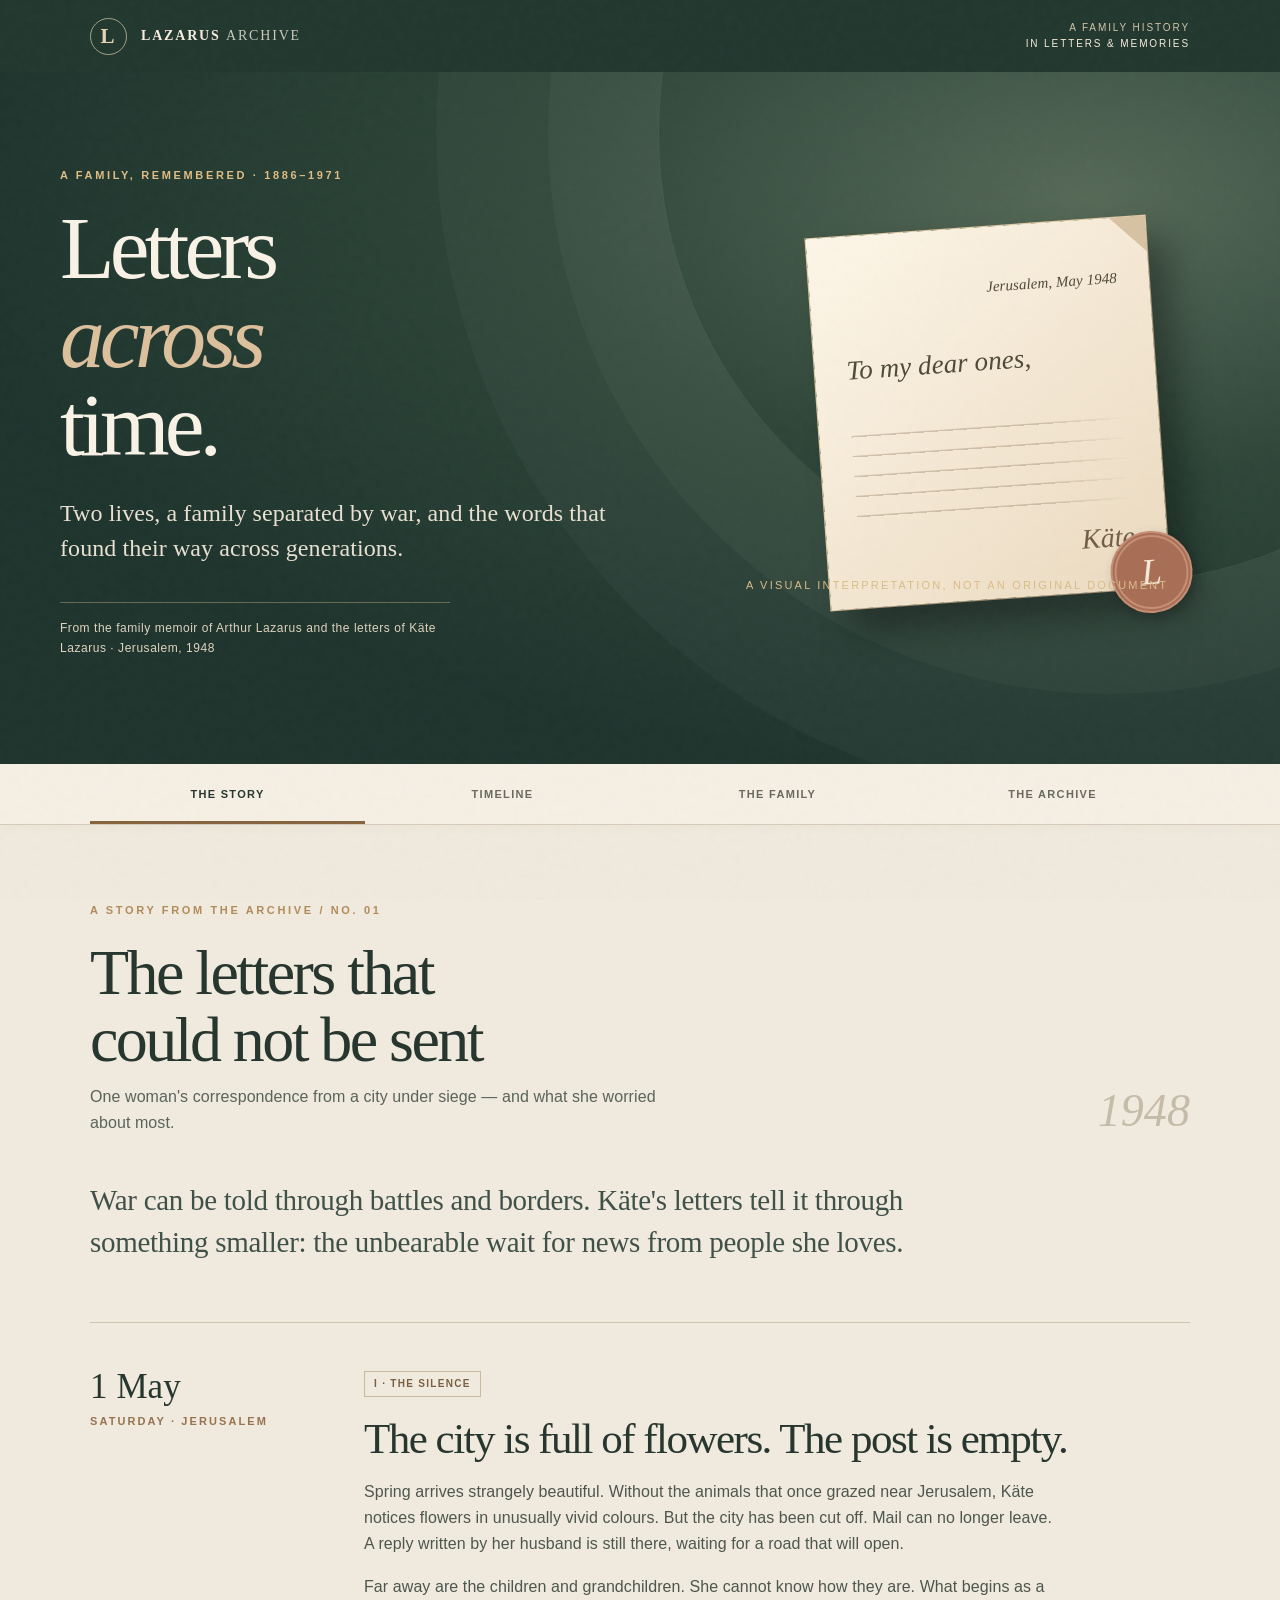
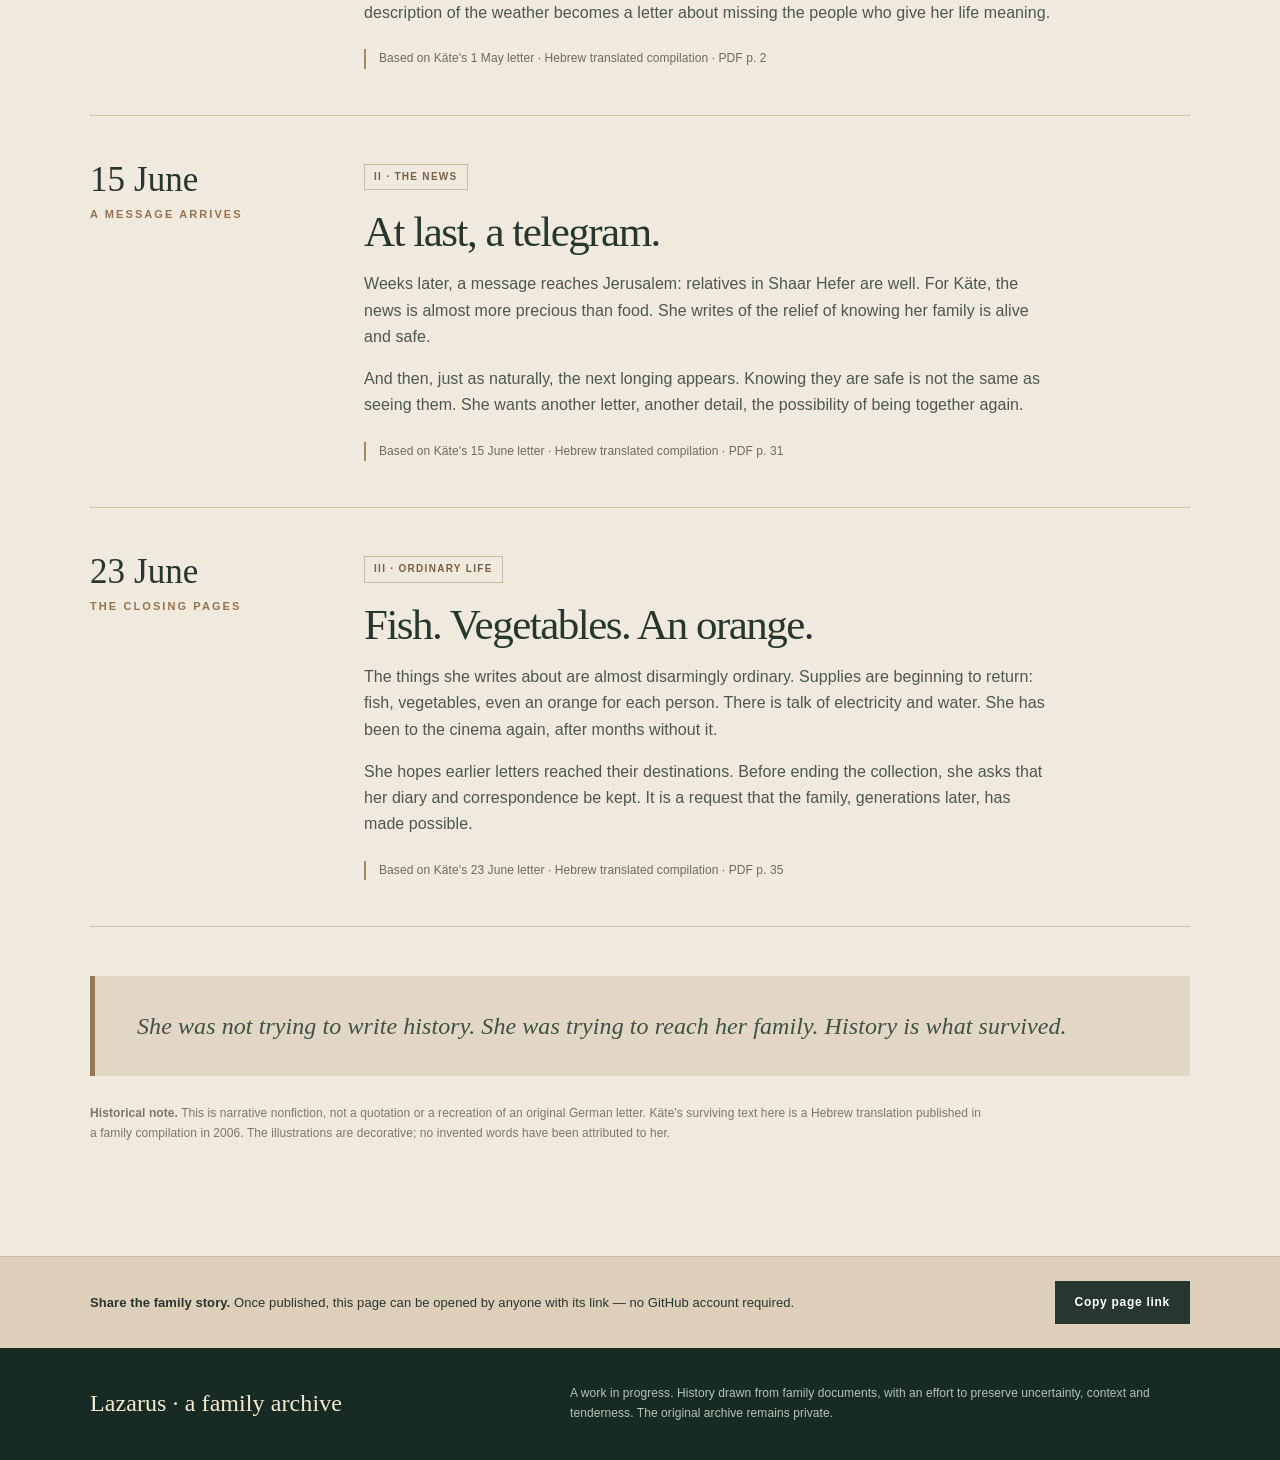
==== docs/index.html @ 1beee207 "Create public-facing mobile family history microsite with narrative, timeline and notes" ====
<!doctype html>
<html lang="en">
<head>
  <meta charset="utf-8">
  <meta name="viewport" content="width=device-width, initial-scale=1, viewport-fit=cover">
  <meta name="theme-color" content="#22382f">
  <meta name="description" content="An intimate, source-linked history of the Lazarus family, told through letters, memories, and the passage of time.">
  <meta name="robots" content="noindex,nofollow">
  <title>The Lazarus Family — Letters Across Time</title>
  <link rel="stylesheet" href="./assets/site.css">
</head>
<body>
  <header class="masthead">
    <div class="shell">
      <a class="brand" href="#story" aria-label="Lazarus family archive, return to story">
        <span class="brand-mark" aria-hidden="true">L</span>
        <span>Lazarus <span style="font-weight:400;opacity:.8">Archive</span></span>
      </a>
      <div class="status">A family history<br><b>In letters &amp; memories</b></div>
    </div>
  </header>

  <section class="hero" aria-labelledby="hero-title">
    <div class="shell hero-inner">
      <div>
        <div class="eyebrow">A family, remembered · 1886–1971</div>
        <h1 id="hero-title">Letters<br><em>across</em><br>time.</h1>
        <p class="hero-lead">Two lives, a family separated by war, and the words that found their way across generations.</p>
        <div class="hero-note">From the family memoir of Arthur Lazarus and the letters of Käte Lazarus · Jerusalem, 1948</div>
      </div>
      <div class="hero-art" aria-label="Illustration of an old letter dated Jerusalem, 1948; it is decorative, not a scan of an authentic letter">
        <div class="letter-paper">
          <div class="date">Jerusalem, May 1948</div>
          <div class="salute">To my dear ones,</div>
          <div class="strokes" aria-hidden="true"></div>
          <div class="signed">Käte</div>
          <span class="wax" aria-hidden="true">L</span>
        </div>
        <div class="hero-ribbon">A visual interpretation, not an original document</div>
      </div>
    </div>
  </section>

  <nav class="tabs-wrap" aria-label="Family archive sections">
    <div class="shell tabs" role="tablist" aria-label="Explore the family archive">
      <button class="tab" role="tab" id="tab-story" aria-controls="story" aria-selected="true" data-tab="story">The story</button>
      <button class="tab" role="tab" id="tab-timeline" aria-controls="timeline" aria-selected="false" data-tab="timeline">Timeline</button>
      <button class="tab" role="tab" id="tab-people" aria-controls="people" aria-selected="false" data-tab="people">The family</button>
      <button class="tab" role="tab" id="tab-sources" aria-controls="sources" aria-selected="false" data-tab="sources">The archive</button>
    </div>
  </nav>

  <main class="shell">
    <section class="section" id="story" role="tabpanel" aria-labelledby="tab-story" data-panel>
      <div class="section-header">
        <div>
          <div class="eyebrow">A story from the archive / No. 01</div>
          <h2>The letters that<br>could not be sent</h2>
          <p>One woman's correspondence from a city under siege — and what she worried about most.</p>
        </div>
        <div class="section-number" aria-hidden="true">1948</div>
      </div>
      <p class="intro">War can be told through battles and borders. Käte's letters tell it through something smaller: the unbearable wait for news from people she loves.</p>
      <div class="chapters">
        <article class="chapter">
          <div class="chapter-label">
            <div class="chapter-date">1 May</div>
            <div class="chapter-month">Saturday · Jerusalem</div>
          </div>
          <div class="chapter-body">
            <span class="chapter-tag">I · The silence</span>
            <h3>The city is full of flowers. The post is empty.</h3>
            <p>Spring arrives strangely beautiful. Without the animals that once grazed near Jerusalem, Käte notices flowers in unusually vivid colours. But the city has been cut off. Mail can no longer leave. A reply written by her husband is still there, waiting for a road that will open.</p>
            <p>Far away are the children and grandchildren. She cannot know how they are. What begins as a description of the weather becomes a letter about missing the people who give her life meaning.</p>
            <div class="source-note">Based on Käte's 1 May letter · Hebrew translated compilation · PDF p. 2</div>
          </div>
        </article>
        <article class="chapter">
          <div class="chapter-label">
            <div class="chapter-date">15 June</div>
            <div class="chapter-month">A message arrives</div>
          </div>
          <div class="chapter-body">
            <span class="chapter-tag">II · The news</span>
            <h3>At last, a telegram.</h3>
            <p>Weeks later, a message reaches Jerusalem: relatives in Shaar Hefer are well. For Käte, the news is almost more precious than food. She writes of the relief of knowing her family is alive and safe.</p>
            <p>And then, just as naturally, the next longing appears. Knowing they are safe is not the same as seeing them. She wants another letter, another detail, the possibility of being together again.</p>
            <div class="source-note">Based on Käte's 15 June letter · Hebrew translated compilation · PDF p. 31</div>
          </div>
        </article>
        <article class="chapter">
          <div class="chapter-label">
            <div class="chapter-date">23 June</div>
            <div class="chapter-month">The closing pages</div>
          </div>
          <div class="chapter-body">
            <span class="chapter-tag">III · Ordinary life</span>
            <h3>Fish. Vegetables. An orange.</h3>
            <p>The things she writes about are almost disarmingly ordinary. Supplies are beginning to return: fish, vegetables, even an orange for each person. There is talk of electricity and water. She has been to the cinema again, after months without it.</p>
            <p>She hopes earlier letters reached their destinations. Before ending the collection, she asks that her diary and correspondence be kept. It is a request that the family, generations later, has made possible.</p>
            <div class="source-note">Based on Käte's 23 June letter · Hebrew translated compilation · PDF p. 35</div>
          </div>
        </article>
      </div>
      <div class="story-end">
        <p>She was not trying to write history. She was trying to reach her family. History is what survived.</p>
      </div>
      <p class="disclaimer"><strong>Historical note.</strong> This is narrative nonfiction, not a quotation or a recreation of an original German letter. Käte's surviving text here is a Hebrew translation published in a family compilation in 2006. The illustrations are decorative; no invented words have been attributed to her.</p>
    </section>

    <section class="section" id="timeline" role="tabpanel" aria-labelledby="tab-timeline" data-panel hidden>
      <div class="section-header">
        <div>
          <div class="eyebrow">History in context</div>
          <h2>A life, across<br>the decades.</h2>
          <p>A selective family timeline, built from the original documents and their captions.</p>
        </div>
        <div class="section-number" aria-hidden="true">01—12</div>
      </div>
      <div class="view-controls" role="group" aria-label="Filter timeline">
        <button class="chip" data-filter="all" aria-pressed="true">All events</button>
        <button class="chip" data-filter="family" aria-pressed="false">Family milestones</button>
        <button class="chip" data-filter="1948" aria-pressed="false">1948 letters</button>
      </div>
      <div class="events">
        <article class="event" data-group="family"><time datetime="1886">1886</time><h3>Arthur is born</h3><p>Born in Stargard, Pomerania, into a Jewish family. His memoir begins with a remembered world of the late 19th century.</p><div class="cite">Arthur memoir · PDF pp. 1–3</div></article>
        <article class="event" data-group="family"><time datetime="1893">1893</time><h3>Käte is born</h3><p>Born 15 May 1893. Her dates are printed on the cover of the later family collection of her letters.</p><div class="cite">Käte letters · PDF p. 1</div></article>
        <article class="event" data-group="family"><time datetime="1913">1913</time><h3>A wedding in Berlin</h3><p>Arthur and Käte marry on 2 September. Their wedding photograph, menu and music program are preserved.</p><div class="cite">Arthur memoir · PDF pp. 6–7</div></article>
        <article class="event" data-group="family"><time datetime="1922">1922</time><h3>The house in Dahlem</h3><p>The family moves into its Berlin house, remembered for its garden, orchard and childhood summers.</p><div class="cite">Arthur memoir · PDF pp. 14–15</div></article>
        <article class="event" data-group="family"><time datetime="1933">1933</time><h3>A future changes</h3><p>With the Nazi rise to power, the family starts planning emigration. Arthur and Käte visit Palestine that September to investigate a new home.</p><div class="cite">Arthur memoir · PDF pp. 16–17</div></article>
        <article class="event" data-group="family"><time datetime="1936">1936</time><h3>Leaving Germany</h3><p>Arthur dates the family's departure to November 1936 — three years after their plans began.</p><div class="cite">Arthur memoir · PDF p. 17</div></article>
        <article class="event" data-group="family"><time datetime="1941">1941</time><h3>Life in Jerusalem</h3><p>Arthur recalls moving from Tel Aviv to Jerusalem, where he and Käte lived through the 1940s.</p><div class="cite">Arthur memoir · PDF p. 17</div></article>
        <article class="event" data-group="1948"><time datetime="1948-05-01">1 May 1948</time><h3>The mail stops</h3><p>Beautiful spring weather outside; no word from the children and grandchildren. A letter is stuck in the city.</p><div class="cite">Käte letters · PDF p. 2</div></article>
        <article class="event" data-group="1948"><time datetime="1948-06-15">15 June 1948</time><h3>Word from the family</h3><p>A telegram finally confirms relatives are well. Relief gives way to the longing to see them again.</p><div class="cite">Käte letters · PDF p. 31</div></article>
        <article class="event" data-group="1948"><time datetime="1948-06-23">23 June 1948</time><h3>The last letter</h3><p>Supplies begin to return; Käte asks the family to preserve the diary and correspondence.</p><div class="cite">Käte letters · PDF p. 35</div></article>
        <article class="event" data-group="family"><time datetime="1953">1953</time><h3>Arthur remembers</h3><p>At Shaar Hefer, Arthur finishes his memoir, ending with a reflection on family, fortune and old age.</p><div class="cite">Arthur memoir · PDF pp. 19–20</div></article>
        <article class="event" data-group="family"><time datetime="2006">2006</time><h3>A granddaughter preserves the story</h3><p>The family compiles and translates the memoir and the letters, adding photographs and notes.</p><div class="cite">Arthur memoir · PDF p. 20; Käte letters · PDF p. 36</div></article>
      </div>
    </section>

    <section class="section" id="people" role="tabpanel" aria-labelledby="tab-people" data-panel hidden>
      <div class="section-header">
        <div>
          <div class="eyebrow">Names behind the pages</div>
          <h2>Meet the family.</h2>
          <p>A small, historically documented branch of a much larger family tree. Click a note to explore.</p>
        </div>
        <div class="section-number" aria-hidden="true">5</div>
      </div>
      <div class="genealogy" role="group" aria-label="Arthur and Käte Lazarus and their three children">
        <div class="genealogy-label">Parents</div>
        <div class="parents">
          <div class="person-node"><strong>Arthur</strong><small>1886–1957</small></div>
          <div class="join" aria-hidden="true">&amp;</div>
          <div class="person-node"><strong>Käte</strong><small>1893–1971</small></div>
        </div>
        <div class="stem" aria-hidden="true"></div>
        <div class="genealogy-label">Their children</div>
        <div class="siblings">
          <div class="sibling"><div class="person-node"><strong>Walter</strong><small>b. 1914</small></div></div>
          <div class="sibling"><div class="person-node"><strong>Kurt</strong><small>b. 1917</small></div></div>
          <div class="sibling"><div class="person-node"><strong>Brigitte</strong><small>b. 1922</small></div></div>
        </div>
      </div>
      <div class="narrative-grid">
        <article class="note-card"><div class="label">Biography</div><h3>Arthur Lazarus</h3><p>A memoirist who remembered childhood in Pomerania, family prosperity in Berlin, and the difficult decisions of emigration.</p><div class="source">Arthur memoir · PDF pp. 2–3, 14–20</div><button data-note="arthur">Read this note ↗</button></article>
        <article class="note-card"><div class="label">Biography</div><h3>Käte Lazarus</h3><p>The woman behind the letters: a mother, grandmother and witness to everyday life in besieged Jerusalem.</p><div class="source">Käte letters · PDF pp. 1–2, 31, 35</div><button data-note="kaete">Read this note ↗</button></article>
        <article class="note-card"><div class="label">Family memory</div><h3>The house in Dahlem</h3><p>A garden, fruit trees and summer holidays — a home the family left as their world changed.</p><div class="source">Arthur memoir · PDF pp. 14–17</div><button data-note="dahlem">Read this note ↗</button></article>
        <article class="note-card"><div class="label">A turning point</div><h3>Leaving Germany</h3><p>What happened between the first plans in 1933 and the departure in November 1936?</p><div class="source">Arthur memoir · PDF pp. 16–17</div><button data-note="departure">Read this note ↗</button></article>
        <article class="note-card"><div class="label">Family home</div><h3>Shaar Hefer</h3><p>After Jerusalem, another house — and two later captions that disagree about the date of its photograph.</p><div class="source">Arthur memoir · p. 18; Käte letters · p. 35</div><button data-note="shaar">Read this note ↗</button></article>
        <article class="note-card"><div class="label">The records</div><h3>How we know</h3><p>What is a firsthand account, a recollection, a translation, or something added by later family editors?</p><div class="source">Both scanned compilations</div><button data-tab-go="sources">Explore the evidence ↗</button></article>
      </div>
      <article id="note-detail" class="note-detail" aria-live="polite" hidden tabindex="-1"></article>
    </section>

    <section class="section" id="sources" role="tabpanel" aria-labelledby="tab-sources" data-panel hidden>
      <div class="section-header">
        <div>
          <div class="eyebrow">Evidence, not mythology</div>
          <h2>Behind the words.</h2>
          <p>The original documents remain in a private family repository. This public page shares only a curated selection of source-linked history.</p>
        </div>
        <div class="section-number" aria-hidden="true">56</div>
      </div>
      <div class="sources-layout">
        <div>
          <article class="source-card">
            <div class="label">Document 01 · 20 scanned pages</div>
            <h3>Memoir of My Life — Arthur Lazarus</h3>
            <p>Written in 1953 and later presented in an English translation with family photographs added in 2006. The memoir traces childhood, marriage, war, leaving Germany and life in Palestine and Israel.</p>
            <div class="small">Source: Arthur-Lazarus-Memoir.pdf · original scan held privately</div>
          </article>
          <article class="source-card">
            <div class="label">Document 02 · 36 scanned pages</div>
            <h3>Letters from Jerusalem — Käte Lazarus</h3>
            <p>Letters dated May–June 1948, preserved in a later family-produced Hebrew translation from German, with photographs and explanatory notes. The original German letters are not yet part of this archive.</p>
            <div class="small">Source: Kaete-Lazarus-Letters-1948.pdf · original scan held privately</div>
          </article>
          <p class="disclaimer">For privacy, the scanned documents, raw OCR and unreviewed family details are **not automatically published** here. A PDF page citation means the claim can be checked against the family's original copy, not that a public copy is available.</p>
        </div>
        <aside class="evidence">
          <div class="label">How to read this archive</div>
          <h3>Remember the distance between an event and its retelling.</h3>
          <ul>
            <li>Käte's text on this site is <strong>paraphrased from a Hebrew translation</strong> of German letters.</li>
            <li>Arthur's memoir is <strong>retrospective</strong>, written years after some events.</li>
            <li>Photographs and captions were <strong>added later</strong> and sometimes disagree.</li>
            <li>No scene, dialogue or facial likeness on this page is presented as an authentic recovered recording.</li>
          </ul>
          <a class="text-link" href="#story" data-tab-link="story">Return to Käte's story</a>
        </aside>
      </div>
    </section>
  </main>

  <aside class="share-strip">
    <div class="shell share-inner">
      <p><strong>Share the family story.</strong> Once published, this page can be opened by anyone with its link — no GitHub account required.</p>
      <button id="share-button" class="share-btn" type="button">Copy page link</button>
    </div>
  </aside>
  <footer>
    <div class="shell">
      <div class="foot-title">Lazarus · a family archive</div>
      <p>A work in progress. History drawn from family documents, with an effort to preserve uncertainty, context and tenderness. The original archive remains private.</p>
    </div>
  </footer>
  <script src="./assets/site.js" defer></script>
</body>
</html>
---- docs/assets/site.css ----
:root{--ink:#27362f;--ink2:#405148;--cream:#f0e9dd;--paper:#faf6ee;--soft:#e5ded0;--bronze:#92734c;--bronze2:#bb9b72;--line:#d0c3ae;--white:#fff;--green:#587061;--footer:#162921}
*{box-sizing:border-box}
html{scroll-behavior:smooth}
body{margin:0;background:var(--cream);color:var(--ink);font-family:-apple-system,BlinkMacSystemFont,"Segoe UI",Helvetica,Arial,sans-serif;font-size:16px;line-height:1.64;letter-spacing:.005em}
body::before{content:"";position:fixed;inset:0;opacity:.2;pointer-events:none;z-index:30;background-image:url("data:image/svg+xml,%3Csvg viewBox='0 0 140 140' xmlns='http://www.w3.org/2000/svg'%3E%3Cfilter id='n'%3E%3CfeTurbulence type='fractalNoise' baseFrequency='.75' numOctaves='3' seed='12' stitchTiles='stitch'/%3E%3C/filter%3E%3Crect width='100%25' height='100%25' opacity='.13' filter='url(%23n)'/%3E%3C/svg%3E")}
h1,h2,h3,h4,p{margin-top:0}
h1,h2,h3,.serif{font-family:Georgia,"Iowan Old Style","Baskerville",serif;font-weight:400}
a{color:inherit}a:hover{text-decoration-thickness:2px}
button{font:inherit;cursor:pointer}button:focus-visible,a:focus-visible{outline:3px solid #b89155;outline-offset:4px}
[hidden]{display:none!important}
.shell{max-width:1160px;padding:0 30px;margin:0 auto}
.masthead{background:#22382f;color:#f7ede0}
.masthead .shell{min-height:72px;display:flex;justify-content:space-between;align-items:center;gap:20px}
.brand{display:inline-flex;align-items:center;gap:14px;font-family:Georgia,serif;letter-spacing:.13em;text-transform:uppercase;font-size:14px;font-weight:700;text-decoration:none}
.brand-mark{width:37px;height:37px;border:1px solid rgba(232,215,178,.65);border-radius:50%;display:grid;place-items:center;font-size:21px;color:#e7d5b6}
.status{font-size:10px;text-transform:uppercase;letter-spacing:.19em;color:#d1c4aa;text-align:right}
.status b{color:#f8eddd;font-weight:500;display:block}
.hero{background:radial-gradient(ellipse at 85% 18%,#566957 0%,#2e4639 35%,#1e342d 73%);color:#f9f2e6;overflow:hidden;position:relative}
.hero::before{content:"";position:absolute;right:-280px;top:-390px;width:900px;height:900px;border-radius:50%;border:1px solid #f5eee218;box-shadow:0 0 0 110px #f5eee208,0 0 0 222px #f5eee207;pointer-events:none}
.hero-inner{padding:94px 0 105px;display:grid;grid-template-columns:minmax(0,1.08fr) minmax(310px,.8fr);gap:70px;align-items:center;position:relative}
.eyebrow{font-size:11px;letter-spacing:.24em;text-transform:uppercase;color:#b08c5b;font-weight:700;margin-bottom:20px}
.hero .eyebrow{color:#e0bd85}
.hero h1{font-size:clamp(54px,7vw,100px);line-height:.99;letter-spacing:-.055em;margin-bottom:26px}
.hero h1 em{font-weight:400;color:#dcc09c}
.hero-lead{font-family:Georgia,serif;font-size:clamp(18px,2vw,24px);line-height:1.44;max-width:560px;color:#e9e1d2}
.hero-note{border:1px solid #d8bd8d66;padding:16px 0 0;margin-top:37px;max-width:390px;border-left:0;border-right:0;border-bottom:0;font-size:12px;color:#e0d4bf;letter-spacing:.045em}
.hero-art{position:relative;min-height:405px;display:grid;place-items:center;transform:rotate(-4deg)}
.letter-paper{width:min(100%,340px);min-height:372px;background:linear-gradient(140deg,#fdf6e8,#ebdac0);box-shadow:20px 24px 35px #0005,0 0 0 1px #e3c8a0;position:relative;padding:48px 32px 26px;color:#4f4939}
.letter-paper:before{content:"";position:absolute;right:0;top:0;border-style:solid;border-width:0 36px 36px 0;border-color:transparent #d7c3a3 transparent transparent}
.letter-paper .date{font-style:italic;font-family:Georgia,serif;text-align:right;font-size:15px}
.letter-paper .salute{font-family:Georgia,serif;font-style:italic;font-size:27px;margin-top:40px}
.letter-paper .strokes{height:115px;margin-top:25px;background:repeating-linear-gradient(180deg,transparent 0 18px,#9d866a68 19px 20px);mask-image:linear-gradient(to right,#000 68%,transparent)}
.letter-paper .signed{text-align:right;font-family:Georgia,serif;font-size:28px;font-style:italic;color:#725d47}
.wax{position:absolute;width:82px;height:82px;border-radius:50%;background:#a86e56;border:6px double #c68f74;bottom:-25px;right:-23px;box-shadow:3px 5px 12px #0003;display:grid;place-items:center;color:#f6e8d6;font:italic 37px Georgia,serif}
.hero-ribbon{position:absolute;left:-22px;bottom:24px;color:#d9bc88;font-size:11px;letter-spacing:.2em;text-transform:uppercase;transform:rotate(4deg)}
.tabs-wrap{position:relative;z-index:2;background:#f5efe4;border-bottom:1px solid #d6cbba;box-shadow:0 4px 11px #49391d05}
.tabs{display:flex;gap:0;overflow-x:auto;scrollbar-width:none;justify-content:space-between}
.tabs::-webkit-scrollbar{display:none}
.tab{background:none;border:0;color:#69695f;padding:21px 14px 18px;flex:1;text-align:center;min-width:105px;letter-spacing:.12em;font-size:11px;text-transform:uppercase;font-weight:700;border-bottom:3px solid transparent;white-space:nowrap}
.tab[aria-selected=true]{border-bottom-color:#85643d;color:var(--ink)}
.section{padding-top:76px;padding-bottom:100px;min-height:540px;animation:rise .3s ease}
.section-header{display:flex;align-items:end;justify-content:space-between;gap:20px;margin-bottom:42px}
.section-header h2{font-size:clamp(39px,5vw,64px);line-height:1.06;letter-spacing:-.04em;margin-bottom:10px;max-width:760px}
.section-header p{max-width:570px;font-size:16px;color:#59645b;margin-bottom:0}
.section-number{font:italic 46px Georgia,serif;color:#c5bba9;white-space:nowrap}
.label{font-size:11px;letter-spacing:.2em;text-transform:uppercase;font-weight:700;color:#97744d}
.line-rule{display:block;height:1px;background:#d3c6b2;margin:25px 0 27px}
.intro{font:clamp(19px,2.8vw,29px)/1.47 Georgia,serif;letter-spacing:-.01em;max-width:860px;margin:0 0 58px;color:#405149}
.chapters{border-top:1px solid var(--line)}
.chapter{display:grid;grid-template-columns:230px minmax(0,1fr);gap:44px;border-bottom:1px solid var(--line);padding:46px 0}
.chapter-date{font:35px Georgia,serif;color:var(--ink);line-height:1}
.chapter-month{margin-top:8px;font-size:11px;text-transform:uppercase;letter-spacing:.19em;color:#96734f;font-weight:700}
.chapter-body{max-width:780px}
.chapter-tag{display:inline-flex;border:1px solid #c9b99e;padding:4px 9px;font-size:10px;letter-spacing:.13em;text-transform:uppercase;font-weight:700;color:#796043;margin-bottom:17px}
.chapter h3{font:clamp(28px,3.4vw,43px)/1.15 Georgia,serif;letter-spacing:-.035em;margin-bottom:15px}
.chapter p{font-size:16px;color:#4d574e;max-width:690px}
.source-note{border-left:2px solid #a68a66;padding:0 0 0 13px;color:#74675a;font-size:12px;margin-top:23px}
.story-end{padding:33px 42px;margin-top:49px;background:#e2d7c5;border-left:5px solid #96744f}
.story-end p{font:italic 24px/1.42 Georgia,serif;margin:0;color:#3e5145}
.disclaimer{font-size:12px;color:#827567;margin-top:28px;max-width:900px}
.view-controls{display:flex;flex-wrap:wrap;align-items:center;gap:10px;margin:12px 0 32px}
.chip{border:1px solid #bfb29f;background:transparent;border-radius:100px;padding:9px 18px;font-size:12px;letter-spacing:.05em;color:#576158}
.chip[aria-pressed=true]{background:var(--ink);color:white;border-color:var(--ink)}
.events{display:grid;grid-template-columns:repeat(2,minmax(0,1fr));gap:14px}
.event{border:1px solid #d1c6b6;background:#faf6ee;padding:28px 26px;position:relative}
.event:before{content:"";position:absolute;top:0;left:0;width:47px;height:4px;background:#c4a57c}
.event time{font:30px Georgia,serif;color:#99744a;display:block;margin-bottom:11px}
.event h3{font-size:23px;margin-bottom:9px;line-height:1.2}
.event p{color:#5e695e;font-size:14px;margin-bottom:14px}
.event .cite{font-size:11px;color:#81725e}
.genealogy{border:1px solid var(--line);background:#f9f4e9;padding:45px 30px;margin:12px 0 33px}
.genealogy-label{color:#90724b;font-size:11px;text-transform:uppercase;letter-spacing:.19em;margin-bottom:20px;text-align:center}
.parents{display:flex;justify-content:center;gap:16px;align-items:center}
.person-node{border:1px solid #cabba5;background:#fffdf8;padding:22px 14px;text-align:center;min-width:174px;max-width:240px;flex:1}
.person-node strong{font:24px Georgia,serif;font-weight:400;display:block;line-height:1.1}
.person-node small{font-size:11px;color:#866d50;letter-spacing:.09em}
.join{font:italic 32px Georgia,serif;color:#b29e80}
.stem{height:36px;width:1px;background:#af9c7f;margin:0 auto}
.siblings{position:relative;display:flex;gap:12px;max-width:730px;margin:0 auto}
.siblings:before{content:"";position:absolute;left:16%;right:16%;height:1px;top:-1px;background:#af9c7f}
.sibling{flex:1;min-width:0;position:relative}
.sibling:before{content:"";height:17px;width:1px;background:#af9c7f;display:block;margin:0 auto}
.sibling .person-node{width:100%;min-width:0;padding:18px 10px}
.sibling .person-node strong{font-size:19px}
.narrative-grid{display:grid;grid-template-columns:repeat(3,1fr);gap:18px}
.note-card{border:1px solid #d1c6b4;background:#faf7ef;padding:26px;display:flex;flex-direction:column;gap:13px}
.note-card h3{font-size:26px;line-height:1.13;margin:0}
.note-card p{font-size:14px;color:#586459;margin:0;flex:1}
.note-card .source{font-size:11px;color:#8c785b}
.note-card button{border:0;border-top:1px solid #d5c7b6;text-align:left;background:transparent;color:#7e6241;font-size:12px;padding:13px 0 0;font-weight:700}
.note-detail{padding:26px 30px;margin-top:20px;background:#e7dfd1;border:1px solid #cec0a9;scroll-margin-top:25px}
.note-detail h3{font-size:27px}
.note-detail p{font-size:15px;max-width:860px}
.note-detail .source-note{margin-bottom:0}
.sources-layout{display:grid;grid-template-columns:minmax(0,1fr) minmax(250px,.68fr);gap:35px}
.source-card{padding:27px;background:#faf6ef;border:1px solid #d3c6b3;margin-bottom:13px}
.source-card h3{font-size:27px;line-height:1.17;margin:5px 0 10px}
.source-card p{font-size:14px;color:#5e695f}
.source-card .small{font-size:12px;color:#846e51}
.evidence{padding:28px 26px;background:#e0d4c1;align-self:start}
.evidence h3{font-size:25px}
.evidence p,.evidence li{font-size:14px;color:#566154}
.evidence li{margin:0 0 11px}
a.text-link{font-size:14px;color:#6d5336;text-underline-offset:3px}
.share-strip{background:#ddcfb9;padding:24px 0;border-top:1px solid #cbb99e}
.share-inner{display:flex;justify-content:space-between;align-items:center;gap:20px}
.share-inner p{font-size:13px;margin:0}
.share-btn{background:var(--ink);color:#fff;border:1px solid var(--ink);padding:11px 19px;font-size:12px;font-weight:700;letter-spacing:.06em;white-space:nowrap}
footer{background:#172b24;color:#cfdbcd;padding:36px 0}
footer .shell{display:flex;justify-content:space-between;gap:30px;align-items:center}
footer .foot-title{font:24px Georgia,serif;color:#f7ead3}
footer p{font-size:12px;color:#b8c2b6;margin:0;max-width:620px}
@keyframes rise{from{opacity:0;transform:translateY(8px)}to{opacity:1;transform:translateY(0)}}
@media(max-width:820px){.hero-inner{grid-template-columns:1.1fr .9fr;gap:25px}.hero h1{font-size:66px}.hero-art{min-height:325px}.letter-paper{width:260px;min-height:315px;padding:32px 24px}.wax{width:65px;height:65px}.hero-ribbon{left:0}.section{padding-top:57px}.sources-layout{grid-template-columns:1fr}.narrative-grid{grid-template-columns:repeat(2,minmax(0,1fr))}}
@media(max-width:620px){.shell{padding:0 20px}.masthead .shell{min-height:62px}.brand{gap:9px;font-size:12px}.brand-mark{width:30px;height:30px;font-size:17px}.status{font-size:8px}.hero-inner{display:flex;flex-direction:column;align-items:stretch;gap:30px;padding-top:64px;padding-bottom:60px}.hero h1{font-size:clamp(53px,13vw,76px)}.hero-lead{font-size:20px}.hero-art{min-height:290px;transform:rotate(-3deg);margin-top:8px}.letter-paper{width:248px;min-height:270px;padding:26px 22px}.letter-paper .salute{font-size:22px;margin-top:17px}.letter-paper .strokes{height:80px}.wax{right:-12px}.hero-ribbon{left:16%;bottom:-6px}.tab{min-width:84px;padding:16px 8px 13px;letter-spacing:.045em;font-size:10px}.section{padding-top:53px;padding-bottom:70px}.section-header{margin-bottom:28px}.section-number{display:none}.section-header h2{font-size:42px}.intro{font-size:20px;margin-bottom:37px}.chapter{display:block;padding:34px 0}.chapter-label{margin-bottom:17px}.chapter-date{font-size:31px}.chapter h3{font-size:33px}.chapter p{font-size:15px}.story-end{padding:25px}.story-end p{font-size:20px}.events{grid-template-columns:1fr}.event{padding:24px}.genealogy{padding:30px 13px}.person-node{min-width:0;padding:13px 9px}.person-node strong{font-size:18px}.parents{gap:9px}.join{font-size:21px}.siblings{gap:7px}.sibling .person-node{padding:14px 6px}.sibling .person-node strong{font-size:13px}.person-node small{font-size:9px}.narrative-grid{grid-template-columns:1fr}.share-inner{flex-direction:column;align-items:flex-start}.share-btn{width:100%}footer .shell{display:block}footer .foot-title{margin-bottom:9px}}
@media(prefers-reduced-motion:reduce){html{scroll-behavior:auto}.section{animation:none}}
@media print{.masthead,.tabs-wrap,.share-strip,.hero-art,.share-btn{display:none!important}.hero{background:white;color:black}.hero .shell{display:block}.section{display:block!important;break-before:page;padding:30px 0}body{background:white}.event,.chapter{break-inside:avoid}.hero h1,.hero-lead{color:#222}}
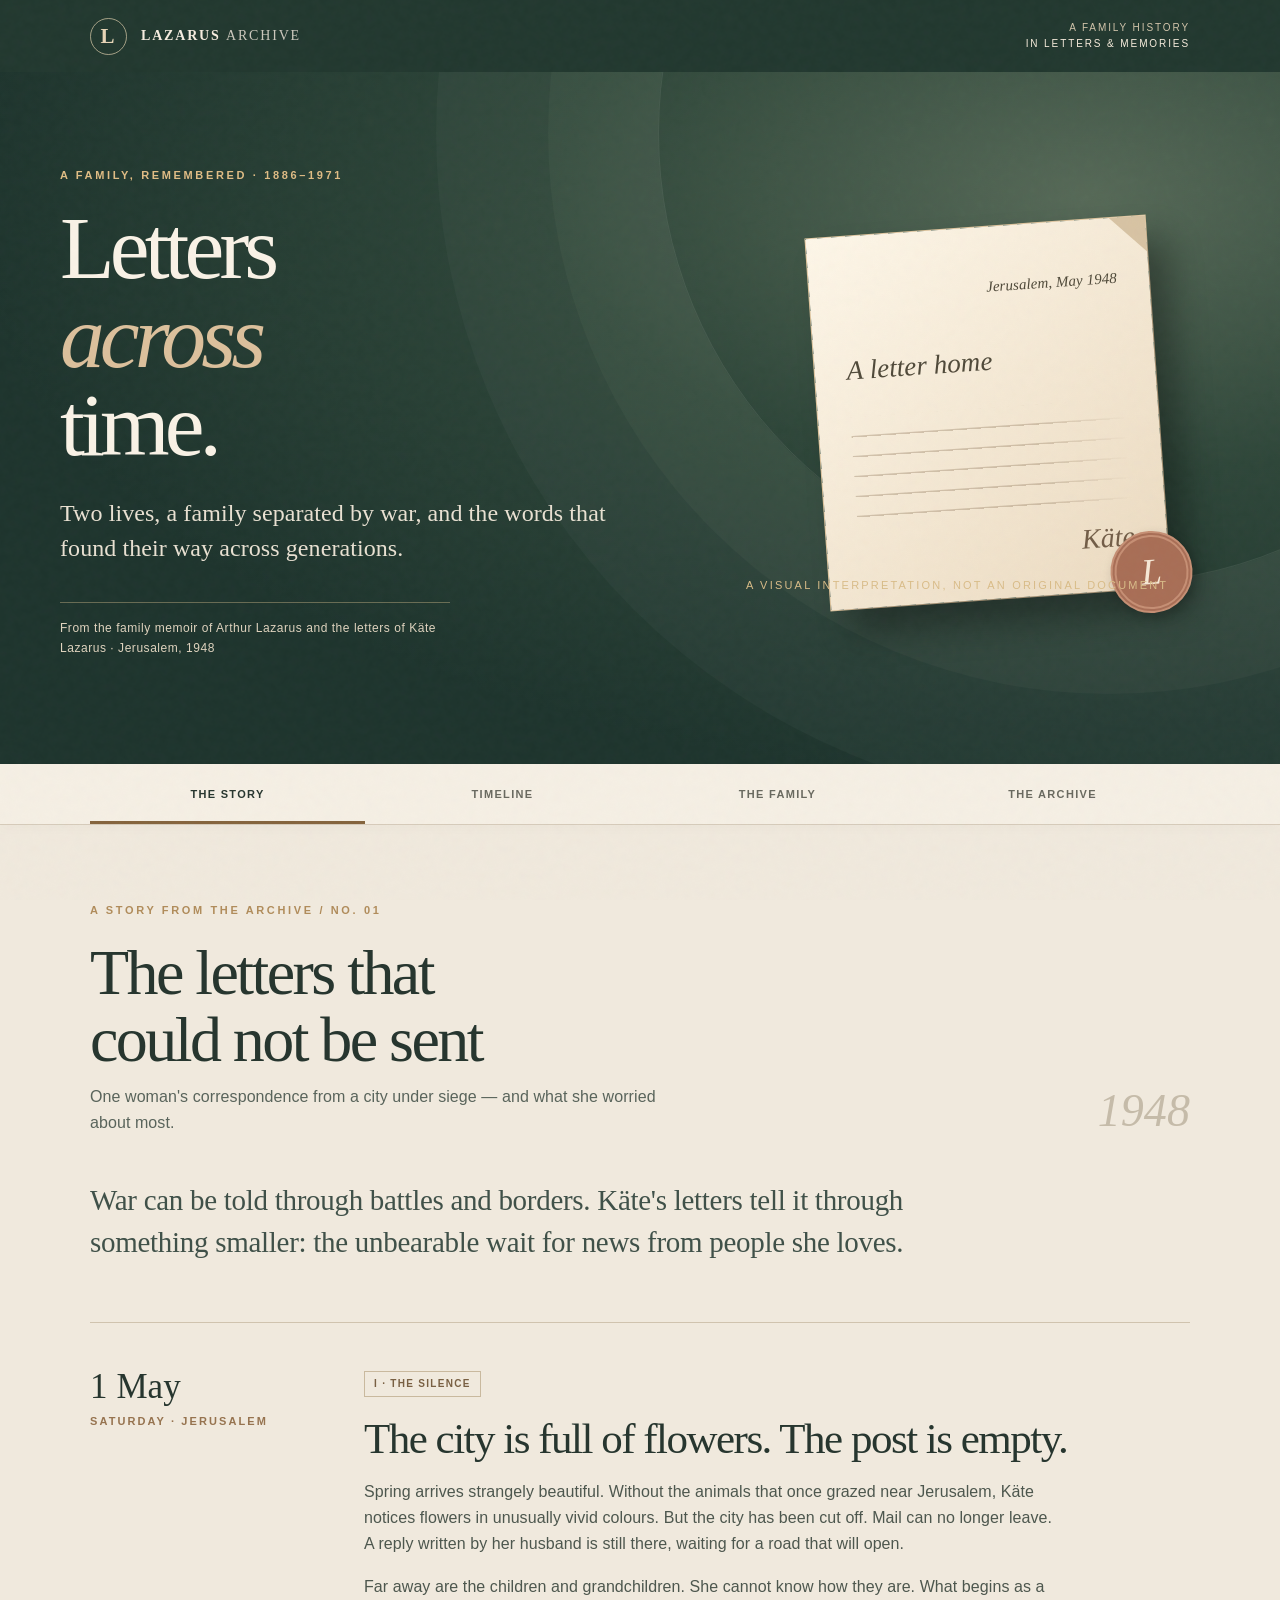
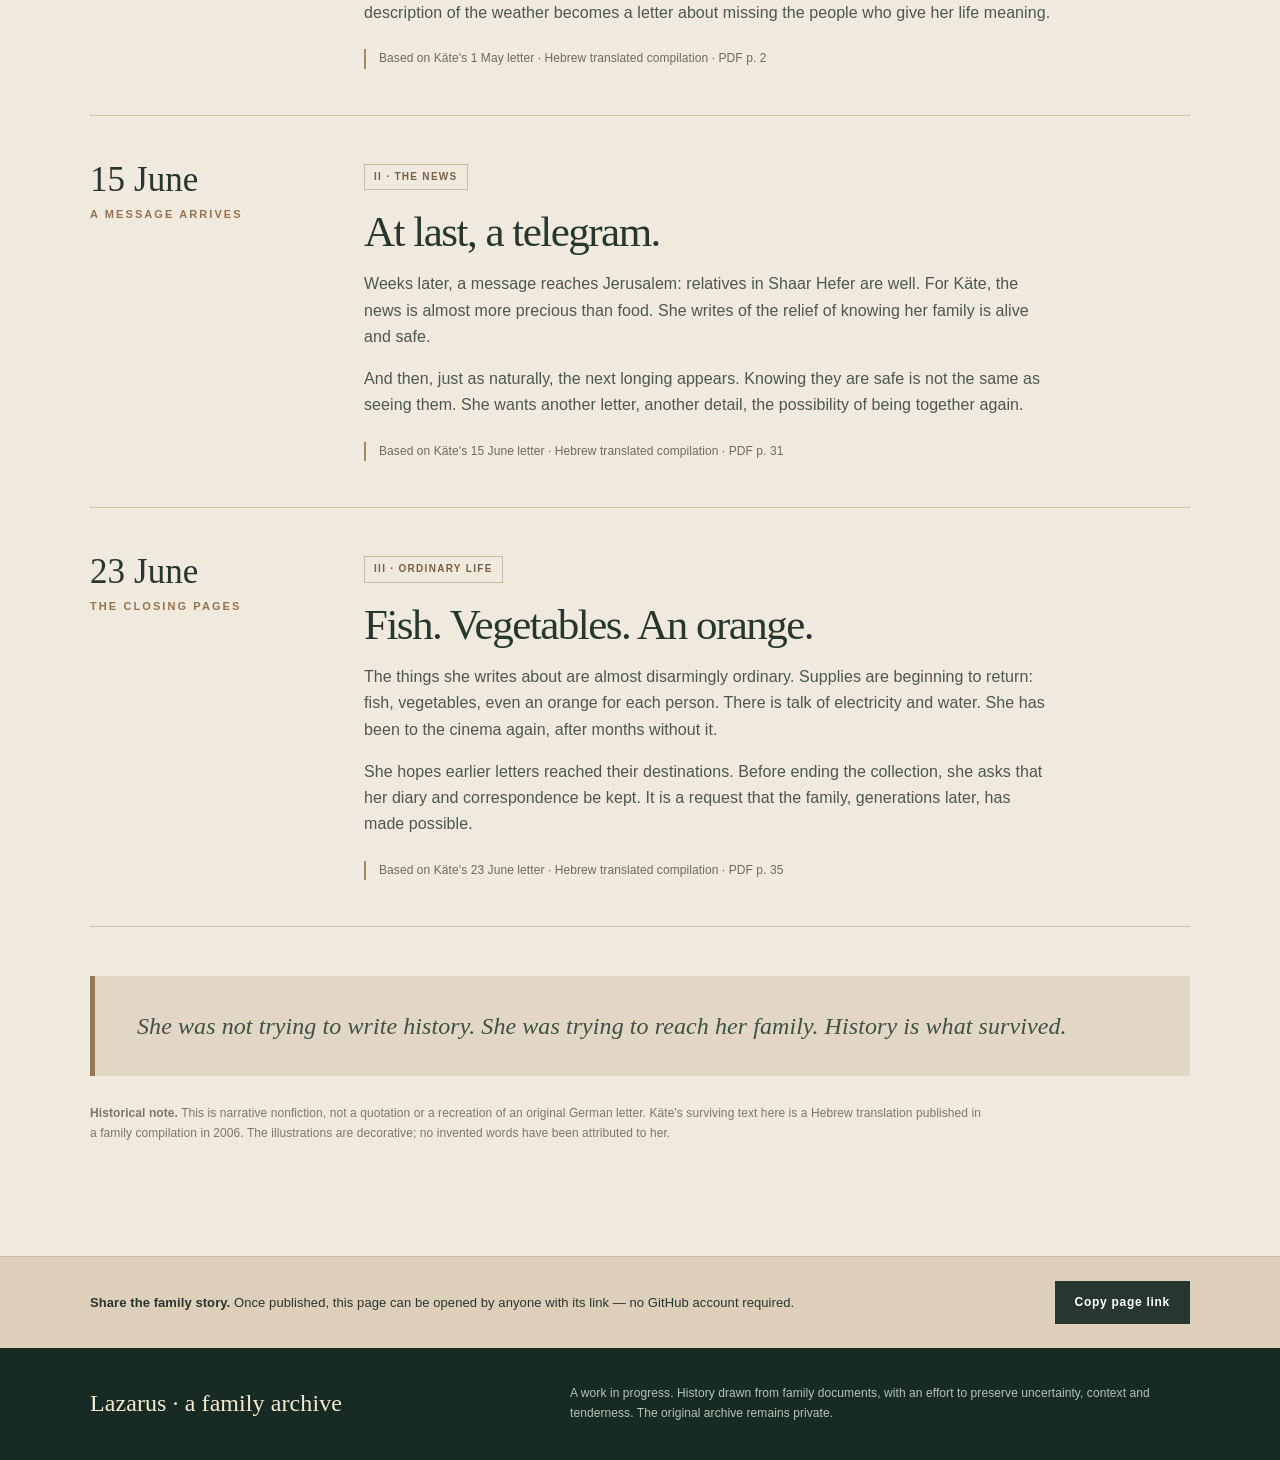
==== commit 36217951: "Correct archival provenance and public site captions" ====
--- a/docs/index.html
+++ b/docs/index.html
@@ -31,7 +31,7 @@
       <div class="hero-art" aria-label="Illustration of an old letter dated Jerusalem, 1948; it is decorative, not a scan of an authentic letter">
         <div class="letter-paper">
           <div class="date">Jerusalem, May 1948</div>
-          <div class="salute">To my dear ones,</div>
+          <div class="salute">A letter home</div>
           <div class="strokes" aria-hidden="true"></div>
           <div class="signed">Käte</div>
           <span class="wax" aria-hidden="true">L</span>
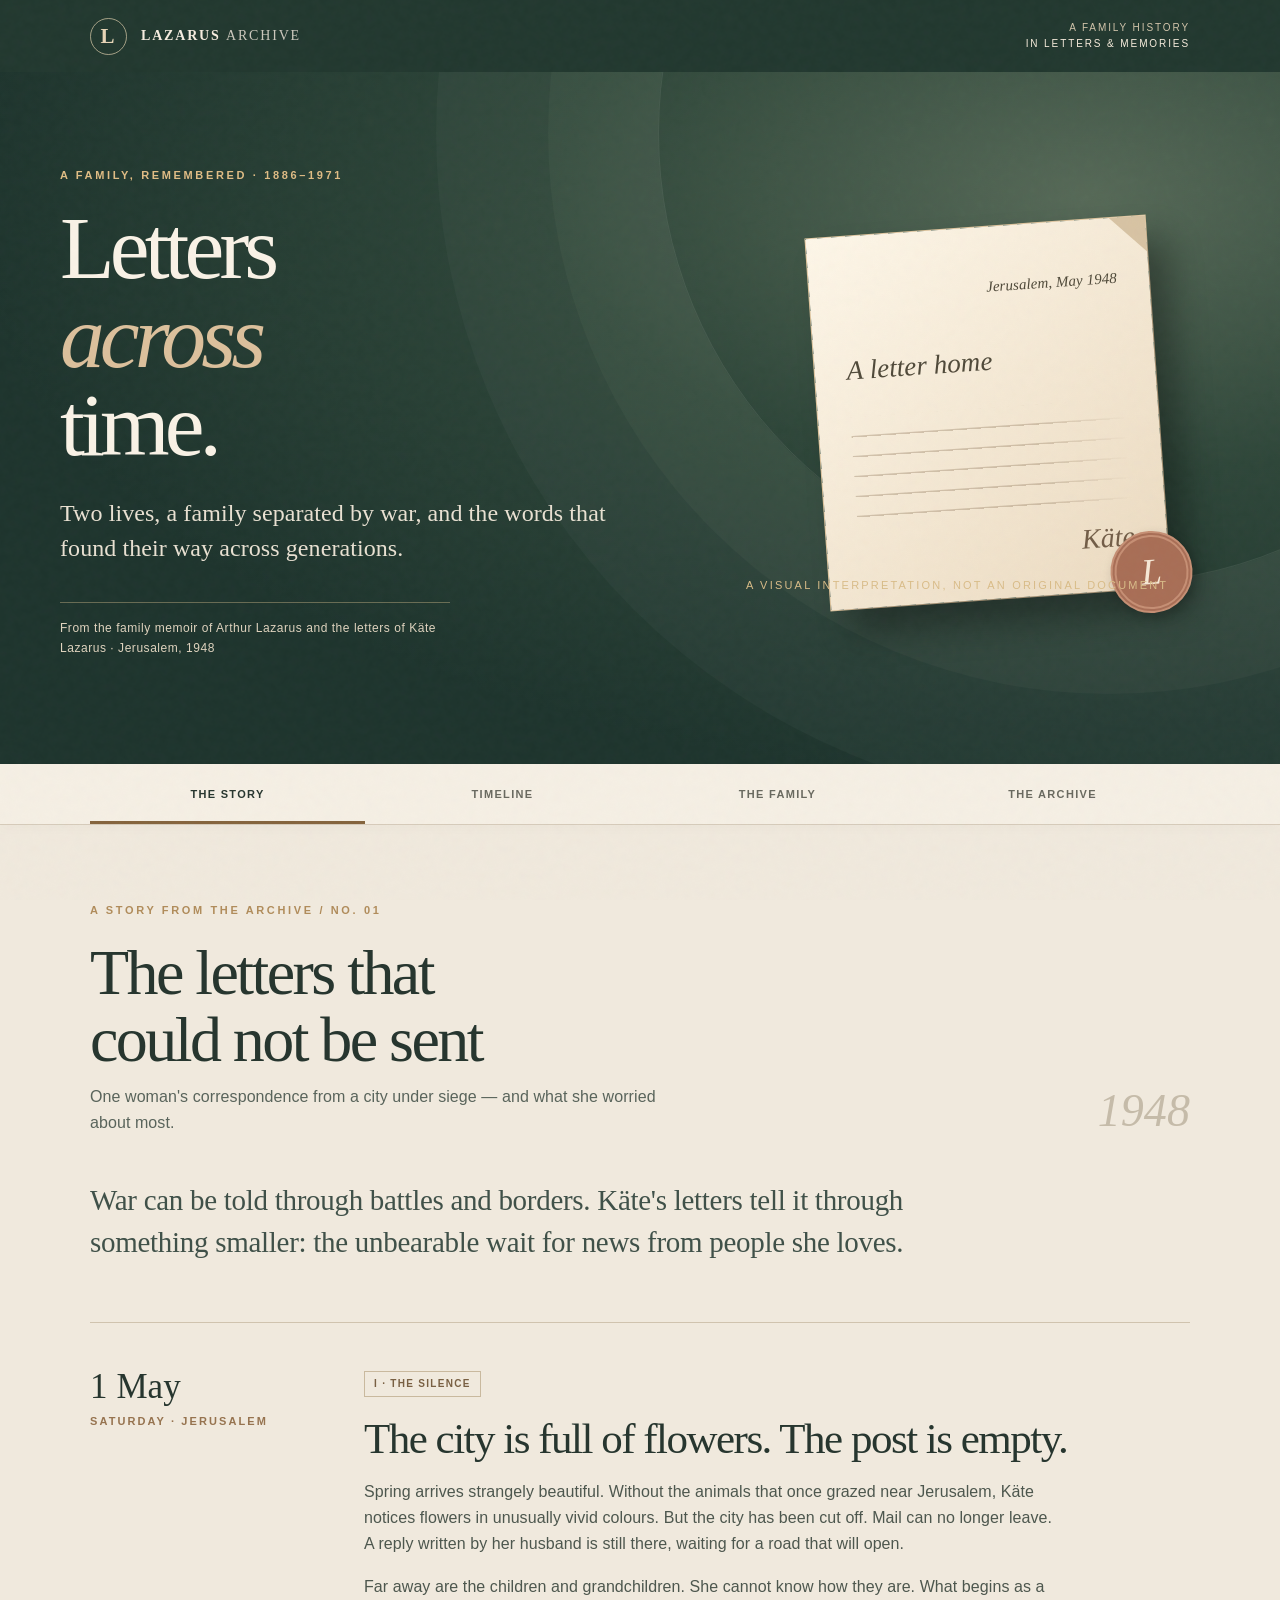
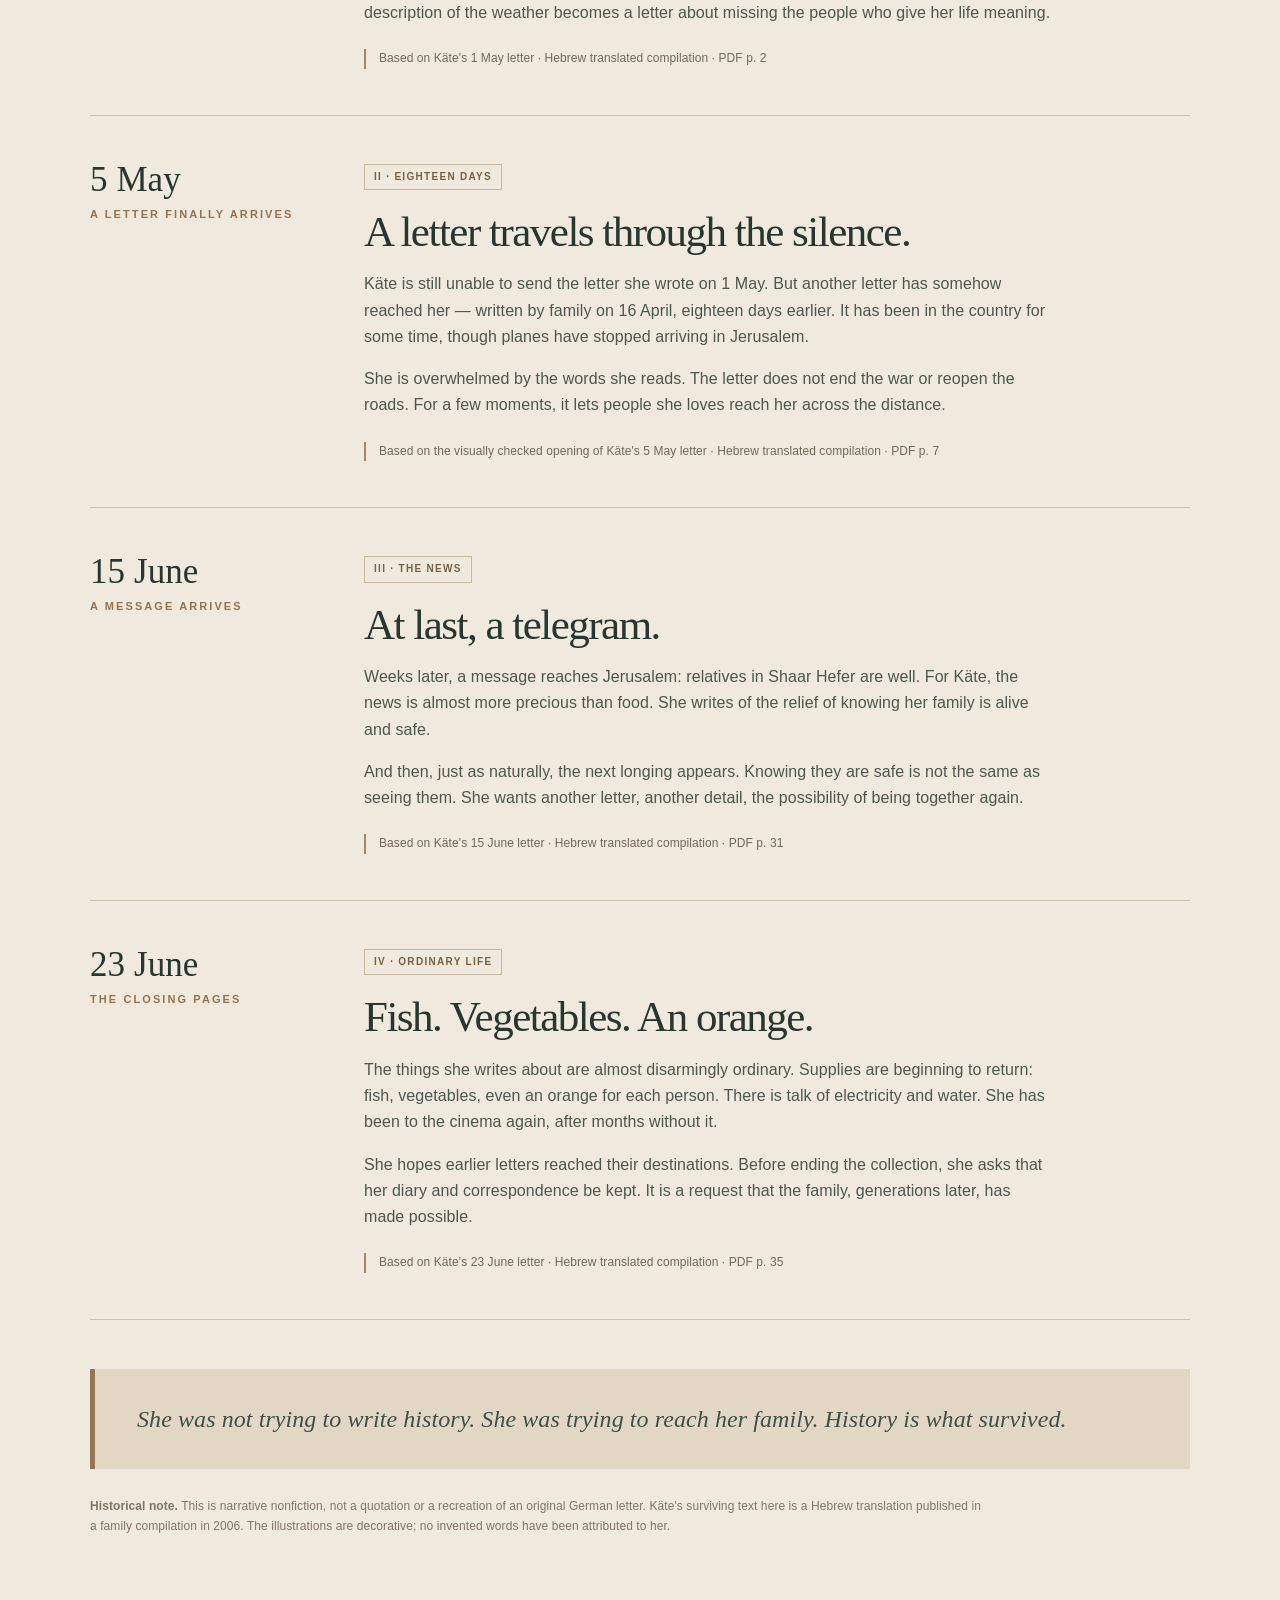
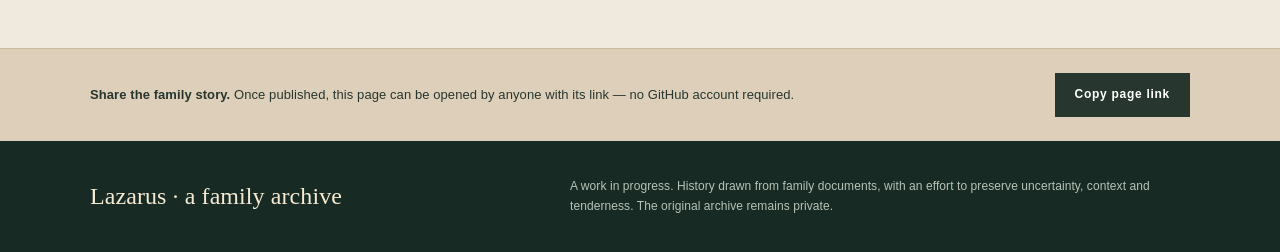
==== commit f79bf73c: "Enrich public story with verified May 5 letter and emotional turning point" ====
--- a/docs/index.html
+++ b/docs/index.html
@@ -77,11 +77,24 @@
         </article>
         <article class="chapter">
           <div class="chapter-label">
+            <div class="chapter-date">5 May</div>
+            <div class="chapter-month">A letter finally arrives</div>
+          </div>
+          <div class="chapter-body">
+            <span class="chapter-tag">II · Eighteen days</span>
+            <h3>A letter travels through the silence.</h3>
+            <p>Käte is still unable to send the letter she wrote on 1 May. But another letter has somehow reached her — written by family on 16 April, eighteen days earlier. It has been in the country for some time, though planes have stopped arriving in Jerusalem.</p>
+            <p>She is overwhelmed by the words she reads. The letter does not end the war or reopen the roads. For a few moments, it lets people she loves reach her across the distance.</p>
+            <div class="source-note">Based on the visually checked opening of Käte's 5 May letter · Hebrew translated compilation · PDF p. 7</div>
+          </div>
+        </article>
+        <article class="chapter">
+          <div class="chapter-label">
             <div class="chapter-date">15 June</div>
             <div class="chapter-month">A message arrives</div>
           </div>
           <div class="chapter-body">
-            <span class="chapter-tag">II · The news</span>
+            <span class="chapter-tag">III · The news</span>
             <h3>At last, a telegram.</h3>
             <p>Weeks later, a message reaches Jerusalem: relatives in Shaar Hefer are well. For Käte, the news is almost more precious than food. She writes of the relief of knowing her family is alive and safe.</p>
             <p>And then, just as naturally, the next longing appears. Knowing they are safe is not the same as seeing them. She wants another letter, another detail, the possibility of being together again.</p>
@@ -94,7 +107,7 @@
             <div class="chapter-month">The closing pages</div>
           </div>
           <div class="chapter-body">
-            <span class="chapter-tag">III · Ordinary life</span>
+            <span class="chapter-tag">IV · Ordinary life</span>
             <h3>Fish. Vegetables. An orange.</h3>
             <p>The things she writes about are almost disarmingly ordinary. Supplies are beginning to return: fish, vegetables, even an orange for each person. There is talk of electricity and water. She has been to the cinema again, after months without it.</p>
             <p>She hopes earlier letters reached their destinations. Before ending the collection, she asks that her diary and correspondence be kept. It is a request that the family, generations later, has made possible.</p>
@@ -131,6 +144,7 @@
         <article class="event" data-group="family"><time datetime="1936">1936</time><h3>Leaving Germany</h3><p>Arthur dates the family's departure to November 1936 — three years after their plans began.</p><div class="cite">Arthur memoir · PDF p. 17</div></article>
         <article class="event" data-group="family"><time datetime="1941">1941</time><h3>Life in Jerusalem</h3><p>Arthur recalls moving from Tel Aviv to Jerusalem, where he and Käte lived through the 1940s.</p><div class="cite">Arthur memoir · PDF p. 17</div></article>
         <article class="event" data-group="1948"><time datetime="1948-05-01">1 May 1948</time><h3>The mail stops</h3><p>Beautiful spring weather outside; no word from the children and grandchildren. A letter is stuck in the city.</p><div class="cite">Käte letters · PDF p. 2</div></article>
+        <article class="event" data-group="1948"><time datetime="1948-05-05">5 May 1948</time><h3>Words reach Käte</h3><p>A letter dated 16 April finally arrives after eighteen days. Käte is moved to tears when she reads it.</p><div class="cite">Käte letters · PDF p. 7, opening paragraph visually checked</div></article>
         <article class="event" data-group="1948"><time datetime="1948-06-15">15 June 1948</time><h3>Word from the family</h3><p>A telegram finally confirms relatives are well. Relief gives way to the longing to see them again.</p><div class="cite">Käte letters · PDF p. 31</div></article>
         <article class="event" data-group="1948"><time datetime="1948-06-23">23 June 1948</time><h3>The last letter</h3><p>Supplies begin to return; Käte asks the family to preserve the diary and correspondence.</p><div class="cite">Käte letters · PDF p. 35</div></article>
         <article class="event" data-group="family"><time datetime="1953">1953</time><h3>Arthur remembers</h3><p>At Shaar Hefer, Arthur finishes his memoir, ending with a reflection on family, fortune and old age.</p><div class="cite">Arthur memoir · PDF pp. 19–20</div></article>
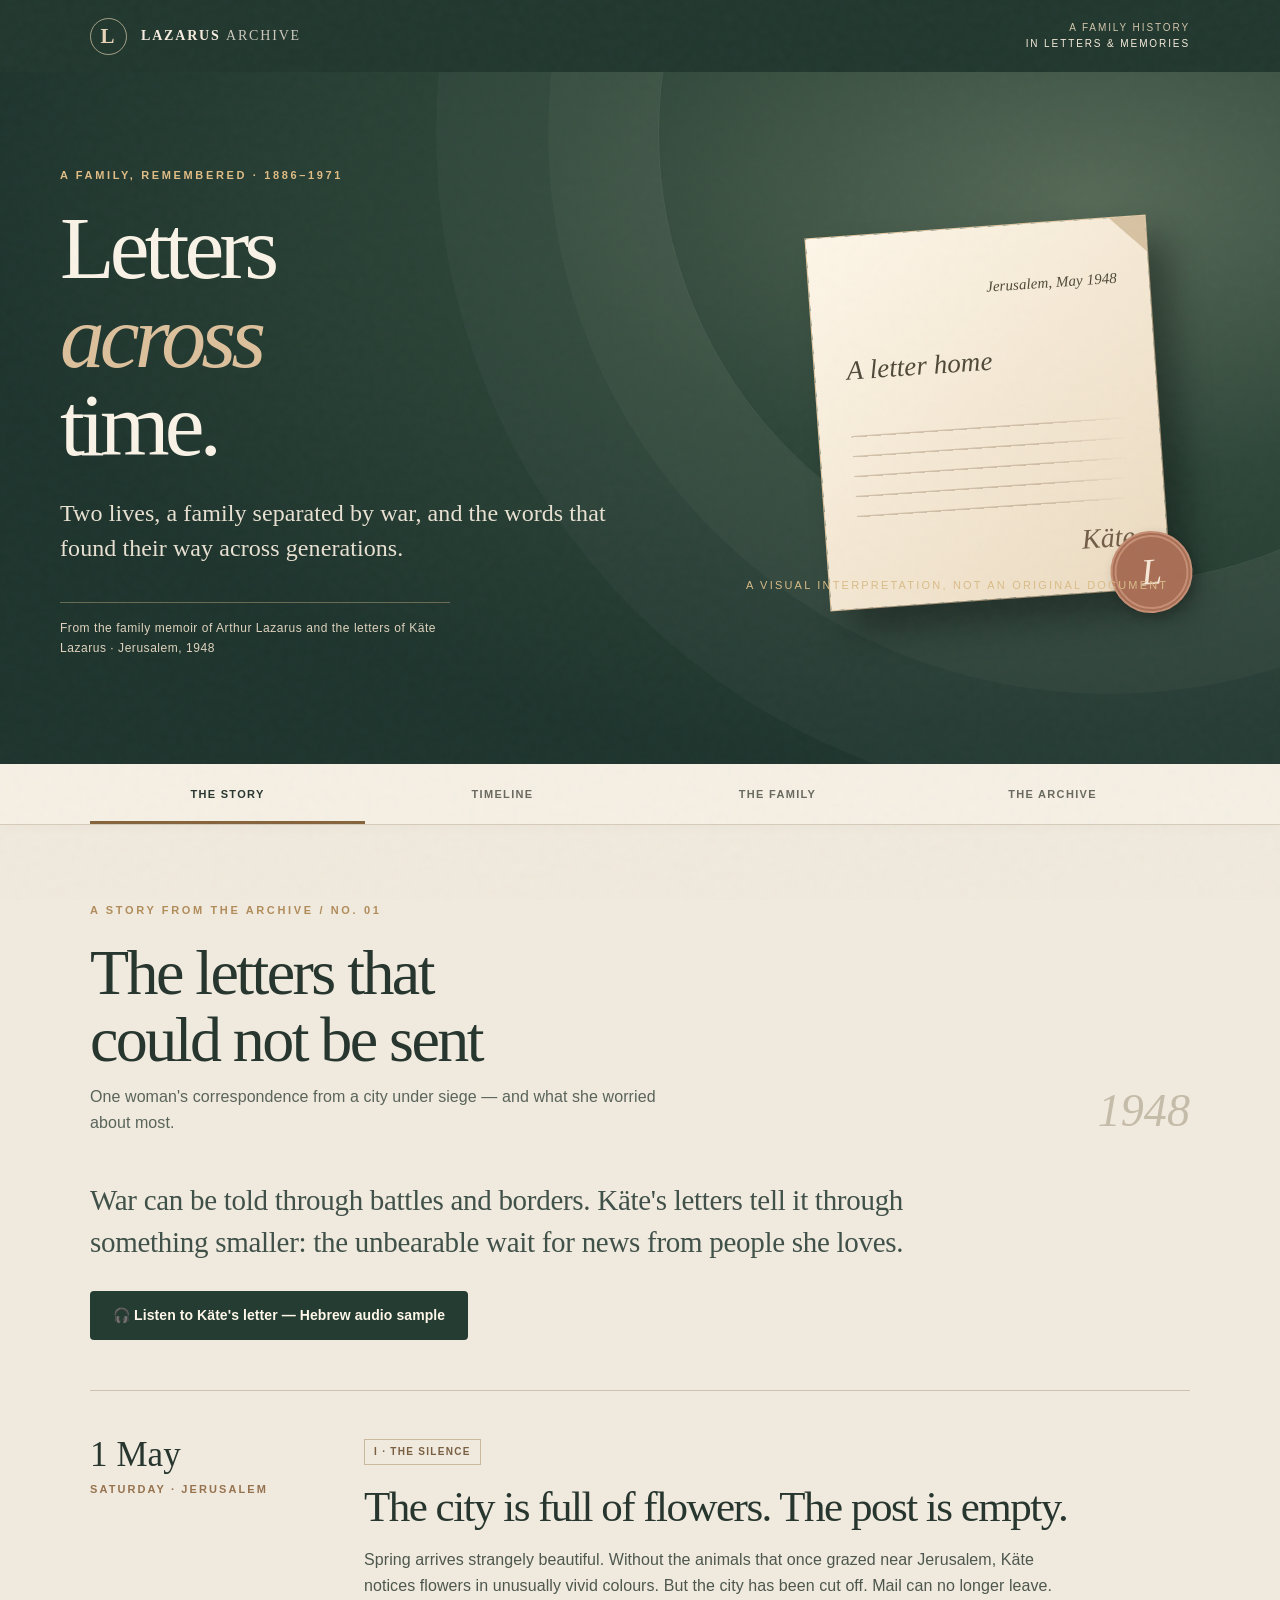
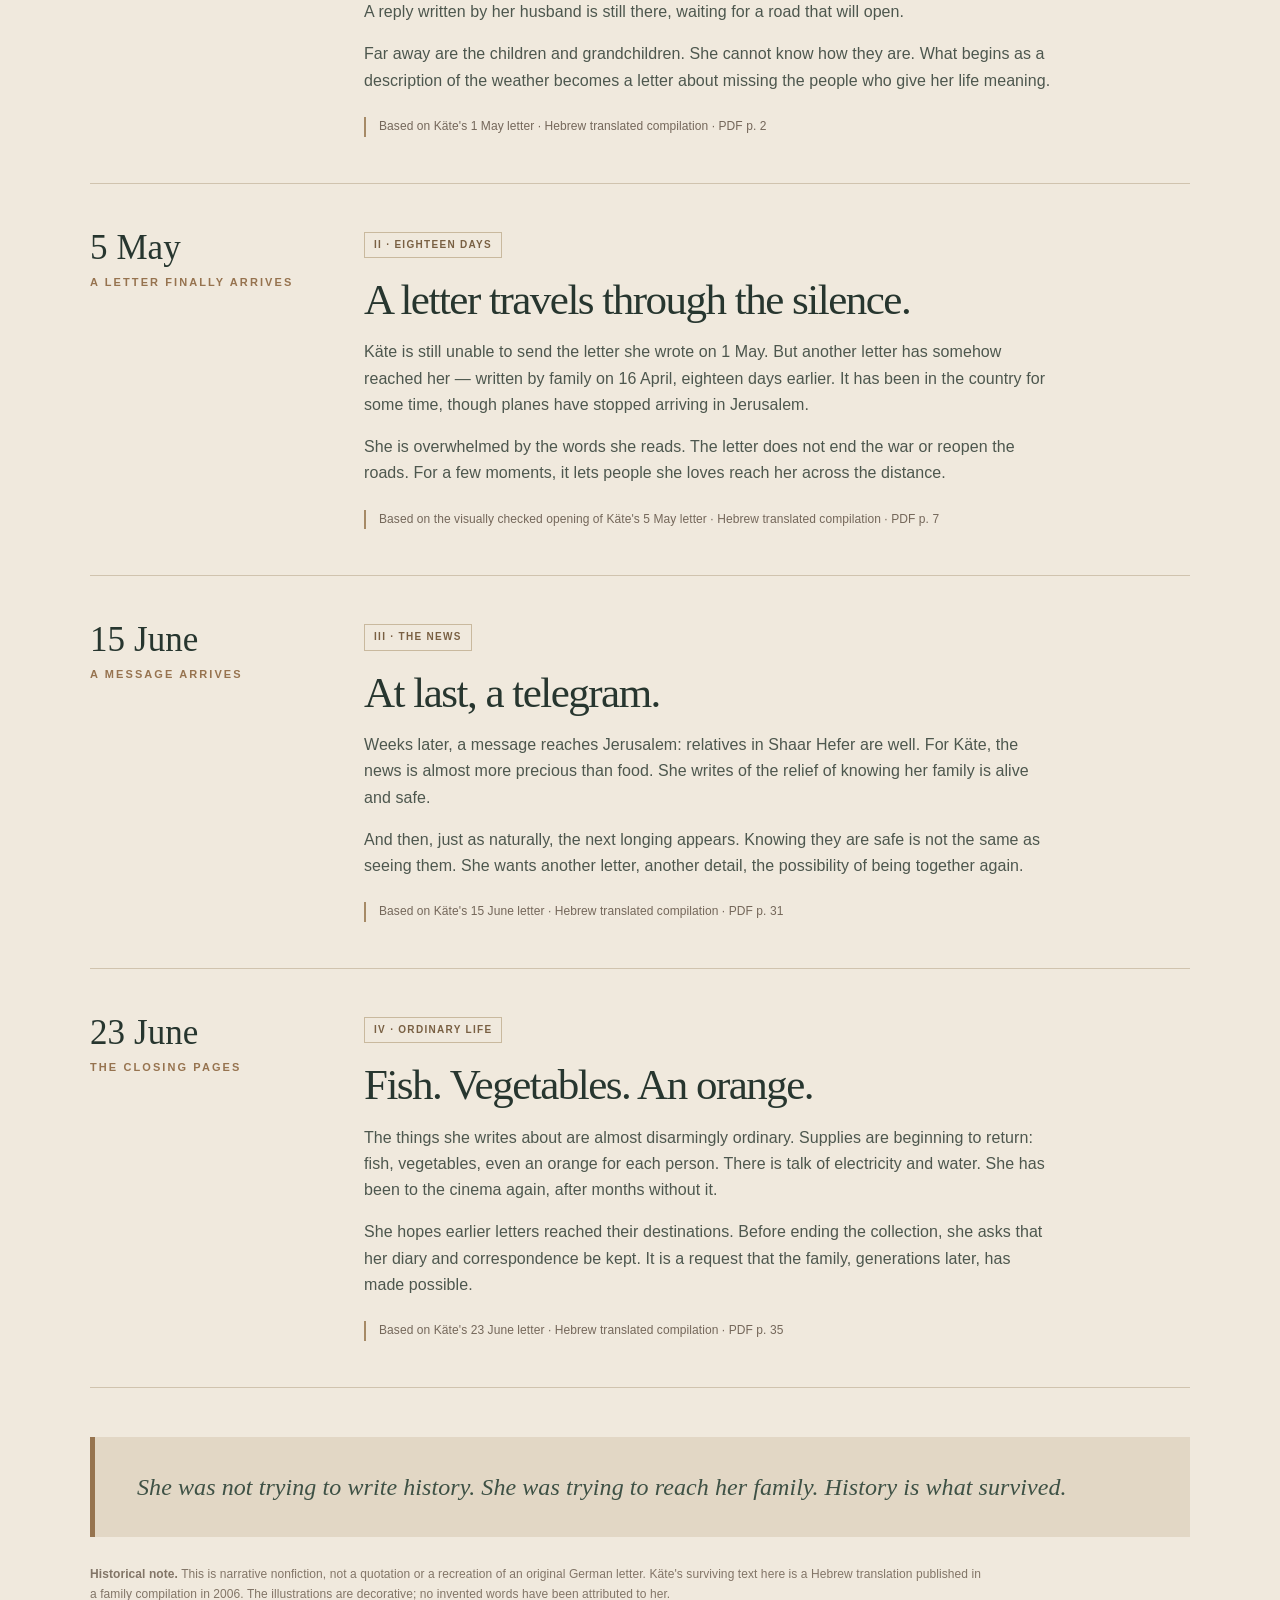
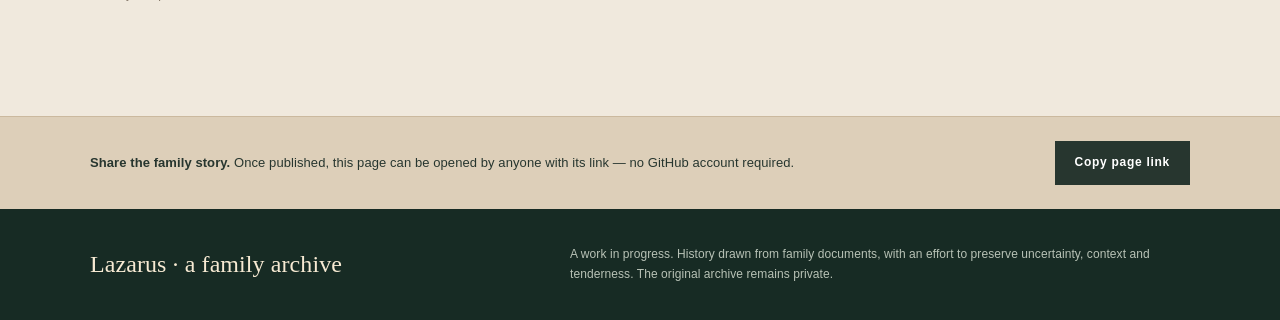
==== commit f7f6240f: "Link the Hebrew letter audiobook pilot from family story" ====
--- a/docs/index.html
+++ b/docs/index.html
@@ -61,6 +61,7 @@
         <div class="section-number" aria-hidden="true">1948</div>
       </div>
       <p class="intro">War can be told through battles and borders. Käte's letters tell it through something smaller: the unbearable wait for news from people she loves.</p>
+      <p style="margin:-31px 0 50px"><a href="./audio-demo.html" style="display:inline-block;background:#243c32;color:#fff7e9;padding:13px 23px;border-radius:4px;text-decoration:none;font-weight:600;font-size:14px">🎧 Listen to Käte's letter — Hebrew audio sample</a></p>
       <div class="chapters">
         <article class="chapter">
           <div class="chapter-label">
